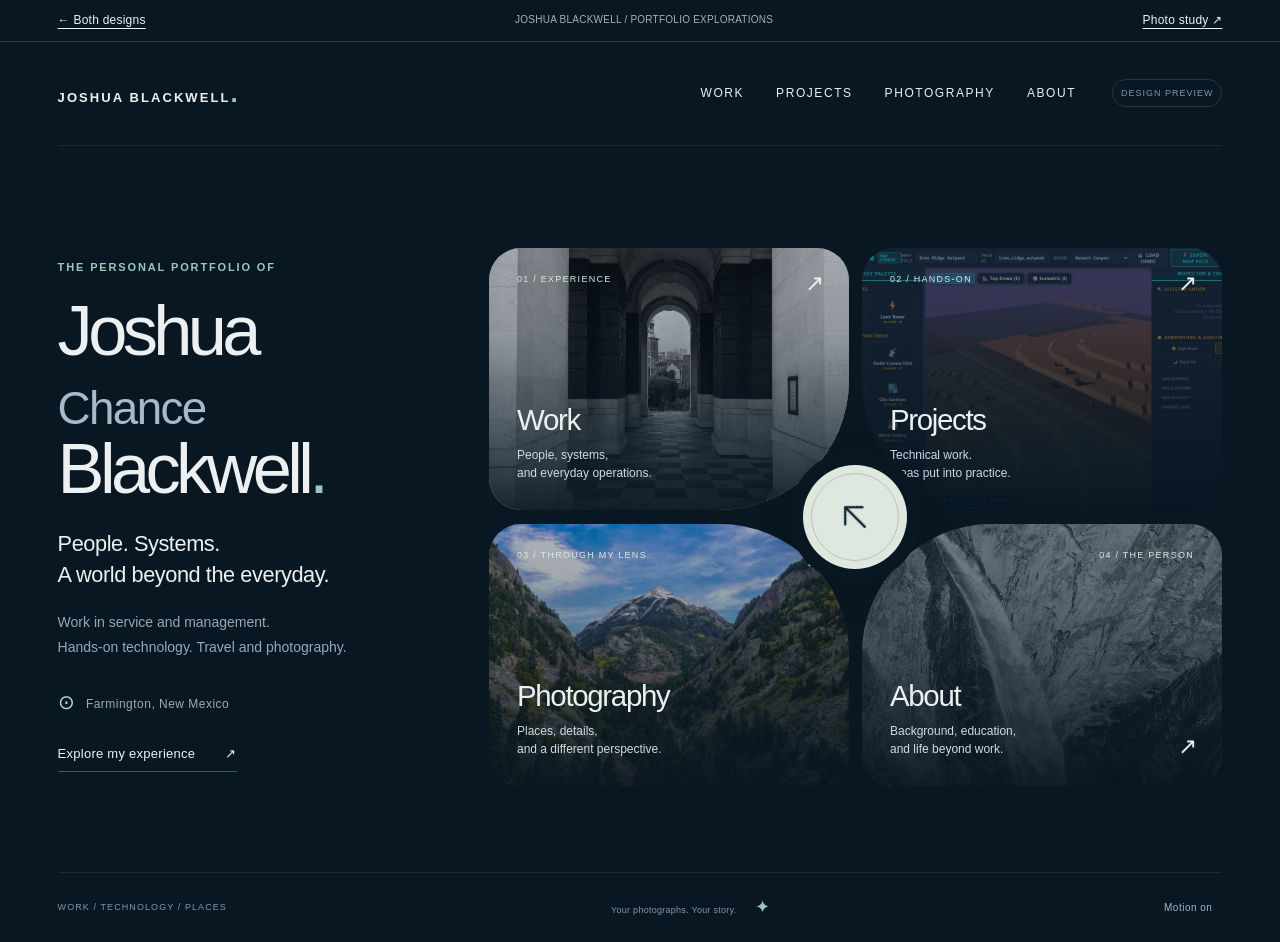
==== curved/index.html @ d8a8455f "Publish both portfolio concepts with comparison navigation" ====
<!doctype html>
<html lang="en"><head><meta charset="utf-8"><meta name="viewport" content="width=device-width,initial-scale=1"><meta name="robots" content="noindex,nofollow"><meta name="theme-color" content="#091723"><title>Joshua Chance Blackwell — Personal portfolio preview</title><link rel="stylesheet" href="style.css"></head>
<body><nav class="design-nav" aria-label="Design options"><a href="../">← Both designs</a><span>JOSHUA BLACKWELL / PORTFOLIO EXPLORATIONS</span><a href="../photo/">Photo study ↗</a></nav>
<a class="skip" href="#main">Skip to content</a>
<header class="masthead"><a class="brand" href="#" aria-label="Joshua Blackwell home">JOSHUA BLACKWELL<span class="brand-dot">.</span></a><nav aria-label="Main navigation"><a href="#work" data-open="work">Work</a><a href="#projects" data-open="projects">Projects</a><a href="#photography" data-open="photography">Photography</a><a href="#about" data-open="about">About</a></nav><span class="preview-tag">DESIGN PREVIEW</span></header>
<main id="main" tabindex="-1">
<section class="landing" aria-labelledby="intro-title">
 <div class="intro"><p class="eyebrow">THE PERSONAL PORTFOLIO OF</p><h1 id="intro-title">Joshua<br><span>Chance</span><br>Blackwell<span class="period">.</span></h1><p class="intro-copy">People. Systems.<br> A world beyond the everyday.</p><p class="intro-detail">Work in service and management.<br>Hands-on technology. Travel and photography.</p><div class="location"><span class="location-mark" aria-hidden="true">⊙</span> Farmington, New Mexico</div><a class="text-link" href="#work" data-open="work">Explore my experience <span aria-hidden="true">↗</span></a></div>
 <div class="switchboard" aria-label="Choose a section">
  <a class="tile tile-work" href="#work" data-open="work" data-angle="-135"><img src="../assets/europe-arches.jpg" alt="" aria-hidden="true"><div class="tile-shade"></div><span class="tile-number">01 / EXPERIENCE</span><div class="tile-label"><h2>Work</h2><p>People, systems,<br>and everyday operations.</p></div><span class="tile-plus" aria-hidden="true">↗</span></a>
  <a class="tile tile-projects" href="#projects" data-open="projects" data-angle="-45"><img src="../assets/mod-tools-studio.jpg" alt="" aria-hidden="true"><div class="tile-shade"></div><span class="tile-number">02 / HANDS-ON</span><div class="tile-label"><h2>Projects</h2><p>Technical work.<br>Ideas put into practice.</p></div><span class="tile-plus" aria-hidden="true">↗</span></a>
  <a class="tile tile-photography" href="#photography" data-open="photography" data-angle="135"><img src="../assets/colorado-valley.jpg" alt="" aria-hidden="true"><div class="tile-shade"></div><span class="tile-number">03 / THROUGH MY LENS</span><div class="tile-label"><h2>Photography</h2><p>Places, details,<br>and a different perspective.</p></div><span class="tile-plus" aria-hidden="true">↗</span></a>
  <a class="tile tile-about" href="#about" data-open="about" data-angle="45"><img src="../assets/colorado-waterfall.jpg" alt="" aria-hidden="true"><div class="tile-shade"></div><span class="tile-number">04 / THE PERSON</span><div class="tile-label"><h2>About</h2><p>Background, education,<br>and life beyond work.</p></div><span class="tile-plus" aria-hidden="true">↗</span></a>
  <div class="compass" aria-hidden="true"><div class="compass-ring"></div><svg class="compass-arrow" viewBox="0 0 60 60"><path d="M14 30h32M32 16l14 14-14 14"/></svg></div>
 </div>
</section>
<footer class="home-footer"><span>WORK / TECHNOLOGY / PLACES</span><span>Your photographs. Your story.<i aria-hidden="true">✦</i></span><button id="motion-toggle" type="button" aria-pressed="false">Motion on</button></footer>
</main>
<dialog id="chapter" aria-labelledby="chapter-title"><div class="chapter-shell"><header class="chapter-bar"><button class="back" type="button"><span aria-hidden="true">↙</span> Back to overview</button><span id="chapter-index"></span><button class="close" type="button" aria-label="Close section">×</button></header><div id="chapter-content"></div></div></dialog>
<template id="work-content"><section class="chapter-hero"><div><p class="eyebrow">01 / WORK & MANAGEMENT</p><h2 id="chapter-title" tabindex="-1">Experience,<br>in practice.</h2><p class="chapter-lead">My background spans service operations, retail management, and regional inventory. Across those roles, I’ve supported the systems people use, trained colleagues, and helped resolve the problems that interrupt their work.</p></div><figure class="hero-photo"><img src="../assets/europe-arches.jpg" alt="A sequence of stone arches above a patterned floor"><figcaption>From the Europe album · November 2024</figcaption></figure></section><section class="experience-list" aria-label="Employment history"><article><div class="job-date">2015 — PRESENT<span>Farmington, NM</span></div><div><p class="eyebrow">ANIMAS NISSAN HYUNDAI</p><h3>Senior Service Advisor</h3><ul><li>Support scheduling and customer-management systems used in daily operations.</li><li>Troubleshoot access issues, workflow errors, and system-related problems.</li><li>Train staff on digital tools and standardized procedures.</li><li>Document workflows, maintain digital records, and coordinate across departments.</li></ul></div></article><article><div class="job-date">2010 — 2015<span>Farmington, NM</span></div><div><p class="eyebrow">AT&T MOBILITY</p><h3>Retail Sales Manager</h3><p>Supported point-of-sale systems and internal software. Assisted staff with access and troubleshooting, and maintained documentation and training materials.</p></div></article><article><div class="job-date">2003 — 2010<span>Farmington, NM</span></div><div><p class="eyebrow">ALLTEL WIRELESS</p><h3>Regional Inventory Manager</h3><p>Managed inventory systems across multiple locations, maintained reporting and records, and helped troubleshoot system discrepancies.</p></div></article></section><section class="skills-band"><p class="eyebrow">PRACTICAL STRENGTHS</p><div class="skill-list"><span>End-user support</span><span>Hardware diagnostics</span><span>Software configuration</span><span>Account & access support</span><span>Documentation</span><span>User training</span></div></section><button class="chapter-next" data-go="about">Background & education <span>↗</span></button></template>
<template id="projects-content"><section class="chapter-hero project-intro"><div><p class="eyebrow">02 / TECHNICAL WORK</p><h2 id="chapter-title" tabindex="-1">Learning by<br>building.</h2><p class="chapter-lead">A home lab for running services, working through technical problems, and documenting what works.</p></div><div class="lab-diagram" aria-label="Five systems supporting virtual machines, networking and services"><span class="diagram-label">HOME LAB / FIVE SYSTEMS</span><div class="lab-nodes"><i></i><i></i><i></i><i></i><i></i></div><strong>Proxmox / OPNsense</strong><span>Virtualization · Firewall · Network segmentation</span></div></section><section class="project-grid"><article><span class="eyebrow">01 / INFRASTRUCTURE</span><h3>Five systems.<br>One place to experiment.</h3><p>I designed and maintain a virtualized home lab, deploying virtual machines in Proxmox and managing an OPNsense firewall with network segmentation.</p></article><article><span class="eyebrow">02 / SERVICES</span><h3>Self-hosted,<br>maintained, documented.</h3><p>The environment hosts web services, game servers, and media servers. I handle updates, backups, monitoring, troubleshooting, and configuration documentation.</p></article></section><section class="project-feature"><img src="../assets/mw3-grasslands.jpg" alt="Gameplay view from the MechWarrior 3 Recomp project"><div><p class="eyebrow">SELECTED PROJECT</p><h3>MechWarrior 3 Recomp</h3><p>An experimental game-modernization project with a native runtime, Vulkan rendering, and editing tools.</p><p class="draft-note">Project notes are being expanded.</p><a class="text-link" href="https://github.com/roswellien/MW3Recomp" target="_blank" rel="noreferrer">View public repository ↗</a></div></section><button class="chapter-next" data-go="photography">See a different perspective <span>↗</span></button></template>
<template id="photography-content"><section class="photo-intro"><p class="eyebrow">03 / PHOTOGRAPHY & TRAVEL</p><h2 id="chapter-title" tabindex="-1">Elsewhere.</h2><p>Selected photographs from my travel albums.</p><div class="photo-filters" role="group" aria-label="Filter photographs"><button aria-pressed="true" data-filter="all">All photographs</button><button aria-pressed="false" data-filter="colorado">Colorado / 2013</button><button aria-pressed="false" data-filter="europe">Europe / 2024</button></div></section><section class="photo-grid" aria-label="Selected photographs"><figure data-place="colorado"><button class="photo-open" data-photo="0" aria-label="View Colorado mountain valley"><img src="../assets/colorado-valley.jpg" alt="A Colorado mountain valley with evergreen forest and a blue sky"></button><figcaption><span>Mountain valley</span><small>Colorado · September 2013</small></figcaption></figure><figure data-place="europe"><button class="photo-open" data-photo="1" aria-label="View European stone arches"><img src="../assets/europe-arches.jpg" alt="Repeating stone arches and a checkered walkway"></button><figcaption><span>Through the arches</span><small>Europe · November 2024</small></figcaption></figure><figure data-place="colorado"><button class="photo-open" data-photo="2" aria-label="View Colorado waterfall"><img src="../assets/colorado-waterfall.jpg" alt="A waterfall descending between steep rock faces"></button><figcaption><span>Water & stone</span><small>Colorado · September 2013</small></figcaption></figure></section><p class="selection-note">An opening selection. More images and personal travel notes will follow.</p><button class="chapter-next" data-go="about">Meet the person behind the lens <span>↗</span></button></template>
<template id="about-content"><section class="chapter-hero"><div><p class="eyebrow">04 / BACKGROUND & EDUCATION</p><h2 id="chapter-title" tabindex="-1">Based in<br>New Mexico.<br>Still exploring.</h2><p class="chapter-lead">I’m Joshua Chance Blackwell. My professional life brings together service, management, and technology. Outside work, my interests include travel, photography, and hands-on technical projects.</p></div><figure class="hero-photo"><img src="../assets/colorado-valley.jpg" alt="A mountain valley photographed during a Colorado trip"><figcaption>Sunday in Colorado · September 2013</figcaption></figure></section><section class="education"><p class="eyebrow">EDUCATION</p><article><span>IN PROGRESS</span><h3>Bachelor of Science<br>Business Administration</h3><p>University of New Mexico</p></article><article><span>ASSOCIATE DEGREE</span><h3>Applied Science<br>Information Technology</h3><p>San Juan College</p></article></section><section class="about-personal"><h3>Beyond the job title.</h3><p>Travel and photography have a place here alongside my professional background. This section will grow with the places, images, and personal stories I choose to share.</p><p class="draft-note"></p></section><button class="chapter-next" data-go="work">Back to professional experience <span>↗</span></button></template>
<dialog id="lightbox" aria-label="Photograph viewer"><button class="lightbox-close" aria-label="Close photograph">×</button><button class="photo-prev" aria-label="Previous photograph">←</button><figure><img id="lightbox-image" alt=""><figcaption id="lightbox-caption"></figcaption></figure><button class="photo-next" aria-label="Next photograph">→</button></dialog>
<script src="app.js"></script></body></html>
---- curved/style.css ----
@font-face{font-family:Portfolio;src:local('Aptos'),local('Segoe UI')}*{box-sizing:border-box}html{color-scheme:dark;scroll-behavior:smooth}body{margin:0;background:#091723;color:#ecf0f0;font-family:Portfolio,'Segoe UI',sans-serif;-webkit-font-smoothing:antialiased}button,a{-webkit-tap-highlight-color:transparent}button{font:inherit;cursor:pointer}a{color:inherit;text-decoration:none}button{color:inherit}button:focus-visible,a:focus-visible{outline:3px solid #a9decb;outline-offset:6px}button:disabled{opacity:.5}img{max-width:100%;display:block}button,a{touch-action:manipulation}.skip{position:fixed;top:-90px;left:24px;z-index:1000;background:#f4f2eb;color:#091723;padding:16px}.skip:focus{top:16px}.masthead{height:104px;margin:0 4.5vw;border-bottom:1px solid #ffffff15;display:flex;align-items:center;gap:36px}.brand{font-size:13px;font-weight:700;letter-spacing:.16em}.brand-dot{color:#9bccb7;font-size:26px}.masthead nav{display:flex;gap:32px;margin-left:auto;font-size:12px;text-transform:uppercase;letter-spacing:.13em}.masthead nav a:hover{color:#a9decb}.preview-tag{font-size:9px;letter-spacing:.11em;color:#8197a4;border:1px solid #ffffff20;padding:8px;border-radius:20px}.landing{padding:52px 4.5vw 36px;display:grid;grid-template-columns:32% 1fr;gap:5%;align-items:center;min-height:calc(100svh - 174px)}.eyebrow{font-size:11px;letter-spacing:.17em;font-weight:600;color:#9bc8bc;margin:0 0 23px;text-transform:uppercase}.intro h1{font-size:clamp(55px,5.5vw,88px);font-weight:500;letter-spacing:-.066em;line-height:.98;margin:0 0 26px}.intro h1>span:not(.period){font-size:.65em;font-weight:300;color:#a6bac8;letter-spacing:-.035em}.period{color:#9bc8bc}.intro-copy{font-size:clamp(19px,1.7vw,25px);line-height:1.4;letter-spacing:-.02em;margin:0 0 20px}.intro-detail{font-size:14px;line-height:1.8;color:#95a9b6;max-width:360px}.location{margin:30px 0;font-size:12px;color:#9badb9;letter-spacing:.04em}.location-mark{color:#a9decb;font-size:20px;vertical-align:-1px;margin-right:7px}.text-link{display:inline-flex;align-items:center;gap:30px;font-size:13px;letter-spacing:.02em;border-bottom:1px solid #a9decb55;padding:0 0 10px}.text-link:hover{color:#a9decb}.switchboard{position:relative;display:grid;grid-template-columns:1fr 1fr;grid-template-rows:1fr 1fr;gap:14px;height:clamp(510px,42vw,700px)}.tile{position:relative;isolation:isolate;overflow:hidden;background:#1c3345;display:block;transition:filter .35s,transform .6s cubic-bezier(.2,.8,.2,1);min-width:0;will-change:transform}.tile-work{border-radius:32px 32px 130px 32px}.tile-projects{border-radius:32px 32px 32px 130px}.tile-photography{border-radius:32px 130px 32px 32px}.tile-about{border-radius:130px 32px 32px 32px}.tile>img{width:100%;height:100%;object-fit:cover;position:absolute;inset:0;transition:transform 1s cubic-bezier(.2,.8,.2,1);opacity:.82}.tile-work>img{object-position:center 50%;filter:saturate(.3)}.tile-projects>img{object-position:50%;opacity:.56}.tile-about>img{filter:saturate(.2);opacity:.5}.tile-shade{position:absolute;inset:0;background:linear-gradient(180deg,#09172330,#09172345 32%,#071521e8);z-index:1}.tile-number{position:absolute;top:26px;left:28px;z-index:2;font-size:9px;letter-spacing:.14em;color:#d9e8e4}.tile-label{position:absolute;left:28px;bottom:28px;right:26px;z-index:2}.tile h2{font-size:clamp(24px,2.3vw,38px);line-height:1.15;font-weight:450;letter-spacing:-.045em;margin:0 0 9px}.tile p{font-size:12px;color:#ccdae1;line-height:1.5;margin:0}.tile-plus{position:absolute;right:25px;top:22px;font-size:23px;z-index:2}.tile-about .tile-number{left:auto;right:28px}.tile-about .tile-plus{top:auto;bottom:26px}.tile:hover>img,.tile:focus-visible>img{transform:scale(1.075)}.tile:hover{filter:brightness(1.14)}.tile:active{transform:scale(.985)}.compass{position:absolute;left:50%;top:50%;width:104px;height:104px;transform:translate(-50%,-50%);border-radius:50%;background:#dfe8df;color:#112535;z-index:5;display:grid;place-items:center;pointer-events:none;box-shadow:0 0 0 14px #091723,0 10px 45px #0005}.compass-ring{position:absolute;inset:8px;border:1px solid #11253530;border-radius:50%}.compass-arrow{width:52px;height:52px;transform:rotate(-135deg);will-change:transform}.compass-arrow path{fill:none;stroke:currentColor;stroke-width:2.8;stroke-linecap:round;stroke-linejoin:round}.home-footer{margin:0 4.5vw;min-height:70px;border-top:1px solid #ffffff15;display:flex;justify-content:space-between;align-items:center;font-size:9px;color:#8198a8;letter-spacing:.12em;gap:16px}.home-footer>span:nth-child(2){text-transform:none;letter-spacing:.03em}.home-footer i{font-size:18px;margin-left:18px;color:#9bc8bc;font-style:normal}#motion-toggle{border:0;background:none;color:#9eb4c2;font-size:10px;padding:10px;letter-spacing:.05em}.chapter-shell{max-width:1440px;margin:auto;padding:0 6vw 65px}dialog{border:0;padding:0;color:#eaf1f4;background:#101f2d}#chapter{width:100%;height:100%;max-width:none;max-height:none;margin:0;overflow-y:auto;overscroll-behavior:contain}dialog::backdrop{background:#030b12d9}#chapter::backdrop{background:#091723}.chapter-bar{display:flex;align-items:center;justify-content:space-between;height:96px;border-bottom:1px solid #ffffff20;gap:20px}.back,.close{border:0;background:none;padding:12px 0;font-size:12px;letter-spacing:.06em}.back>span{font-size:23px;margin-right:12px}.close{font-size:32px;padding:10px}.chapter-bar>span{color:#8da6b7;font-size:10px;letter-spacing:.17em}.chapter-hero{display:grid;grid-template-columns:1.25fr .75fr;gap:9%;align-items:center;padding:76px 0}.chapter-hero h2,.photo-intro h2{font-size:clamp(48px,6vw,94px);font-weight:400;letter-spacing:-.055em;line-height:1.04;margin:0 0 30px}.chapter-lead{font-size:clamp(18px,1.6vw,23px);line-height:1.6;color:#b2c2cd;max-width:720px}.hero-photo{margin:0}.hero-photo img{height:460px;width:100%;object-fit:cover;border-radius:100px 16px 100px 16px}.hero-photo figcaption{font-size:10px;color:#8fa7b7;margin-top:14px;letter-spacing:.06em}.experience-list{border-top:1px solid #ffffff22}.experience-list article{padding:40px 0;display:grid;grid-template-columns:27% 1fr;gap:40px;border-bottom:1px solid #ffffff22}.job-date{font-size:15px;color:#a4cebf;letter-spacing:.08em}.job-date>span{display:block;font-size:12px;color:#8aa2b3;letter-spacing:0;margin-top:12px}.experience-list h3,.project-grid h3,.project-feature h3,.education h3,.about-personal h3{font-size:clamp(26px,3vw,42px);font-weight:400;letter-spacing:-.035em;line-height:1.2;margin:0 0 20px}.experience-list .eyebrow{margin-bottom:12px}.experience-list p,.experience-list li,.project-grid p,.project-feature p,.about-personal p{font-size:17px;line-height:1.7;color:#b5c5d0}.experience-list ul{padding-left:20px;margin:0}.skills-band{padding:48px 0}.skill-list{display:flex;flex-wrap:wrap;gap:12px}.skill-list>span{padding:14px 22px;border:1px solid #557080;border-radius:40px;color:#c4d5de;font-size:14px}.chapter-next{display:flex;align-items:center;justify-content:space-between;width:100%;padding:30px;border:0;border-radius:10px 60px 10px 10px;background:#213b4c;color:#e6f0ed;text-align:left;font-size:22px;margin-top:45px}.chapter-next span{font-size:36px}.chapter-next:hover{background:#2e4d5e}.lab-diagram{min-height:320px;border:1px solid #527080;padding:38px;border-radius:18px 85px 18px 18px;background:radial-gradient(ellipse at 80% 0,#35546944,transparent 65%);display:flex;justify-content:center;flex-direction:column;gap:22px}.diagram-label{font-size:10px;letter-spacing:.14em;color:#9fcab9}.lab-nodes{display:flex;gap:12px;padding:25px 0}.lab-nodes i{width:38px;height:50px;border:1px solid #9fcab9;border-radius:5px;position:relative}.lab-nodes i:after{content:'';position:absolute;width:4px;height:4px;left:8px;bottom:9px;background:#a6dac3;border-radius:50%}.lab-diagram strong{font-size:25px;font-weight:400}.lab-diagram>span:last-child{font-size:12px;color:#a4bccb;line-height:1.6}.project-grid{display:grid;grid-template-columns:1fr 1fr;gap:55px;padding:20px 0 60px}.project-grid article{padding-top:32px;border-top:1px solid #ffffff22}.project-grid .eyebrow{display:block}.project-feature{display:grid;grid-template-columns:1.1fr 1fr;gap:40px;align-items:center;padding:32px;background:#172b3b;border-radius:18px 90px 18px 18px}.project-feature img{aspect-ratio:4/3;object-fit:cover;border-radius:12px}.draft-note{font-size:13px!important;color:#91a8b8!important}.photo-intro{padding:65px 0 40px}.photo-intro h2{margin-bottom:12px}.photo-intro>p:not(.eyebrow){color:#a6bbc9;font-size:19px}.photo-filters{display:flex;flex-wrap:wrap;gap:8px;margin-top:35px}.photo-filters button{padding:12px 18px;border:1px solid #557080;border-radius:50px;background:transparent;color:#afc3d0;font-size:12px}.photo-filters button[aria-pressed=true]{color:#102334;background:#d9e8df;border-color:#d9e8df}.photo-grid{display:grid;grid-template-columns:1fr 1fr 1fr;gap:24px}.photo-grid figure{margin:0}.photo-grid figure:nth-child(2){padding-top:70px}.photo-open{width:100%;padding:0;border:0;background:transparent;overflow:hidden;border-radius:70px 12px 70px 12px;display:block}.photo-open img{height:480px;width:100%;object-fit:cover;transition:transform .7s}.photo-open:hover img{transform:scale(1.04)}.photo-grid figcaption{display:flex;flex-direction:column;gap:9px;margin:18px 0 30px}.photo-grid figcaption>span{font-size:22px;letter-spacing:-.02em}.photo-grid small{color:#92abbc;font-size:11px;letter-spacing:.04em}.selection-note{color:#8da4b5;font-size:13px;margin:30px 0}.education{display:grid;grid-template-columns:.5fr 1fr 1fr;gap:50px;padding:45px 0;border-top:1px solid #ffffff22;border-bottom:1px solid #ffffff22}.education article>span{font-size:10px;letter-spacing:.12em;color:#9fcab9;display:block;margin-bottom:22px}.education h3{font-size:30px}.education p{color:#a5bbc9}.about-personal{display:grid;grid-template-columns:1fr 1.5fr;gap:40px;padding:55px 0}.about-personal .draft-note{grid-column:2;margin:0}.about-personal p{margin:0}#lightbox{width:100%;height:100%;max-width:none;max-height:none;background:#07111bf5;margin:0;overflow:hidden}#lightbox[open]{display:grid;grid-template-columns:70px 1fr 70px;align-items:center;padding:70px 30px 30px}#lightbox figure{margin:0;min-width:0;height:100%;display:flex;flex-direction:column;align-items:center;justify-content:center;gap:18px}#lightbox img{max-height:calc(100svh - 145px);max-width:100%;object-fit:contain}#lightbox figcaption{color:#c0d0d9;font-size:13px;text-align:center}#lightbox button{border:0;background:transparent;font-size:28px;padding:14px}.lightbox-close{position:absolute;top:18px;right:28px}.transition-surface{position:fixed;z-index:100;pointer-events:none;background:#132839;overflow:hidden;will-change:transform,border-radius,opacity;box-shadow:0 20px 100px #0008}.transition-surface img{width:100%;height:100%;object-fit:cover;opacity:.3}.landing.leaving{pointer-events:none}.landing.leaving .intro{opacity:.2;transform:translateX(-15px);transition:opacity .4s,transform .5s}.landing.leaving .tile:not(.chosen){opacity:.25;transform:scale(.95);transition:opacity .4s,transform .5s}.no-motion *, .no-motion *:before,.no-motion *:after{animation-duration:.001ms!important;transition-duration:.001ms!important;scroll-behavior:auto!important}[hidden]{display:none!important}
@media(min-width:1700px){.landing,.masthead,.home-footer{max-width:1600px;margin-left:auto;margin-right:auto}.landing{padding-left:20px;padding-right:20px}.switchboard{height:680px}}
@media(max-width:1050px){.masthead{gap:20px}.preview-tag{display:none}.landing{grid-template-columns:30% 1fr;gap:4%;padding-top:35px}.intro h1{font-size:60px}.intro-copy{font-size:20px}.intro-detail{font-size:12px}.switchboard{height:540px}.tile-label{left:22px;bottom:24px}.tile-number{left:22px;font-size:8px}.tile h2{font-size:26px}.tile p{font-size:11px}.compass{width:80px;height:80px;box-shadow:0 0 0 11px #091723}.compass-arrow{width:43px}.tile-work{border-bottom-right-radius:100px}.tile-projects{border-bottom-left-radius:100px}.tile-photography{border-top-right-radius:100px}.tile-about{border-top-left-radius:100px}.chapter-hero{gap:5%}.hero-photo img{height:380px}.project-feature{gap:25px}.photo-open img{height:360px}}
@media(max-width:760px){.masthead{height:82px;margin:0 24px;flex-wrap:wrap;gap:10px;padding:16px 0}.brand{font-size:11px}.brand-dot{font-size:20px}.masthead nav{width:100%;margin:0;gap:22px;font-size:9px}.landing{display:flex;flex-direction:column;gap:32px;padding:35px 24px 30px;align-items:stretch}.intro h1{font-size:58px;line-height:1.01;margin-bottom:20px}.intro h1 br{display:none}.intro h1>span:not(.period){font-size:1em;color:inherit}.intro h1>span:not(.period):before,.intro h1>span:not(.period):after{content:' '}.intro .eyebrow{font-size:9px;margin-bottom:16px}.intro-copy{font-size:21px}.intro-copy br{display:none}.intro-detail{font-size:14px}.location{margin:20px 0}.text-link{font-size:12px}.switchboard{height:500px;gap:10px}.tile{border-radius:20px}.tile-work{border-bottom-right-radius:80px}.tile-projects{border-bottom-left-radius:80px}.tile-photography{border-top-right-radius:80px}.tile-about{border-top-left-radius:80px}.tile-number{top:20px;left:18px;font-size:7px;max-width:100px}.tile-label{left:18px;right:10px;bottom:20px}.tile h2{font-size:24px}.tile-photography h2{font-size:20px}.tile p{font-size:10px}.tile-plus{font-size:19px;right:16px;top:15px}.tile-about .tile-number{right:18px;left:auto}.compass{width:62px;height:62px;box-shadow:0 0 0 9px #091723}.compass-ring{inset:5px}.compass-arrow{width:34px;height:34px}.home-footer{margin:0 24px;flex-wrap:wrap;justify-content:space-between;font-size:8px;padding:18px 0;gap:14px}.home-footer>span:nth-child(2){display:none}.chapter-shell{padding:0 24px 35px}.chapter-bar{height:75px}.chapter-bar>span{font-size:8px}.back{font-size:11px}.chapter-hero{display:flex;flex-direction:column;padding:40px 0;gap:25px;align-items:stretch}.chapter-hero h2,.photo-intro h2{font-size:52px}.chapter-lead{font-size:17px}.hero-photo img{height:320px;border-radius:60px 12px 60px 12px}.experience-list article{grid-template-columns:1fr;gap:20px;padding:30px 0}.job-date{font-size:12px}.job-date>span{display:inline;margin-left:18px}.experience-list p,.experience-list li,.project-grid p,.project-feature p,.about-personal p{font-size:15px}.experience-list h3{font-size:30px}.skill-list>span{font-size:12px;padding:10px 14px}.chapter-next{font-size:18px;padding:23px}.project-grid,.project-feature,.education,.about-personal{display:flex;flex-direction:column;gap:30px}.project-grid{padding-bottom:30px}.project-grid h3{font-size:30px}.project-feature{padding:24px;border-radius:12px 60px 12px 12px}.lab-diagram{min-height:280px}.lab-nodes{gap:15px}.lab-nodes i{width:37px}.photo-intro{padding-top:40px}.photo-grid{grid-template-columns:1fr}.photo-grid figure:nth-child(2){padding-top:0}.photo-open img{height:auto;max-height:620px}.photo-filters button{font-size:11px;padding:10px 13px}.education{padding:35px 0}.education h3{font-size:28px}.about-personal{padding:35px 0}#lightbox[open]{padding:65px 10px 25px;grid-template-columns:35px 1fr 35px}#lightbox button{font-size:20px;padding:7px}#lightbox img{max-height:calc(100svh - 170px)}#lightbox figcaption{font-size:11px}}
@media(prefers-reduced-motion:reduce){html{scroll-behavior:auto}*,*:before,*:after{animation-duration:.001ms!important;transition-duration:.001ms!important}.tile:hover>img{transform:none}}

.design-nav{display:flex;align-items:center;justify-content:space-between;gap:16px;padding:12px 4.5vw;font:12px/1.4 "Segoe UI",sans-serif;letter-spacing:.02em;border-bottom:1px solid #8885}.design-nav a{text-decoration:underline;text-underline-offset:4px}.design-nav span{font-size:10px;opacity:.7}@media(max-width:600px){.design-nav{padding:12px 20px;flex-wrap:wrap}.design-nav span{display:none}}
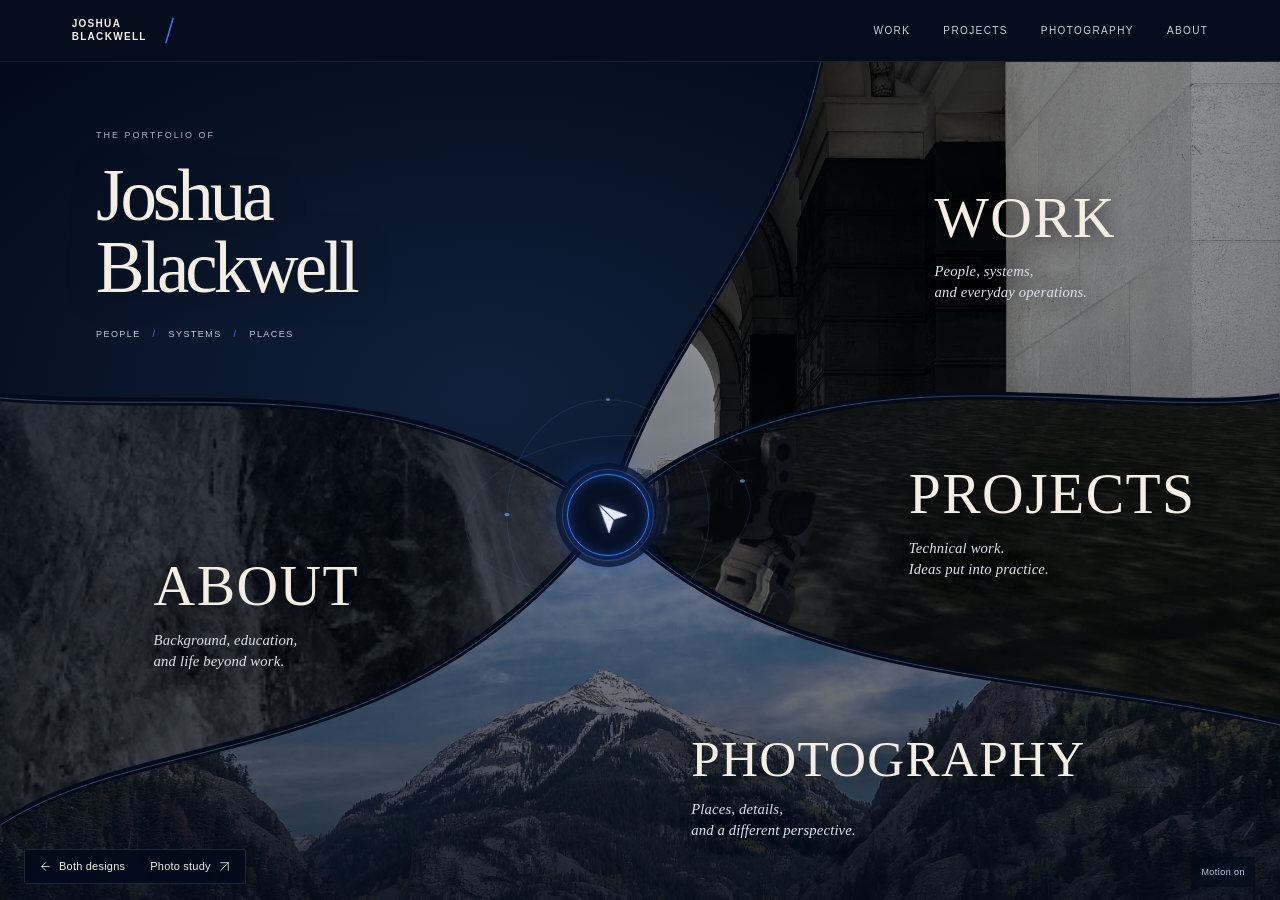
==== commit 06683534: "Rebuild switchboard as sweeping photographic regions" ====
--- a/curved/index.html
+++ b/curved/index.html
@@ -1,25 +1,26 @@
 <!doctype html>
-<html lang="en"><head><meta charset="utf-8"><meta name="viewport" content="width=device-width,initial-scale=1"><meta name="robots" content="noindex,nofollow"><meta name="theme-color" content="#091723"><title>Joshua Chance Blackwell — Personal portfolio preview</title><link rel="stylesheet" href="style.css"></head>
-<body><nav class="design-nav" aria-label="Design options"><a href="../">← Both designs</a><span>JOSHUA BLACKWELL / PORTFOLIO EXPLORATIONS</span><a href="../photo/">Photo study ↗</a></nav>
+<html lang="en"><head><meta charset="utf-8"><meta name="viewport" content="width=device-width,initial-scale=1"><meta name="robots" content="noindex,nofollow"><meta name="theme-color" content="#091723"><title>Joshua Chance Blackwell — Personal portfolio preview</title><link rel="stylesheet" href="style.css"><link rel="stylesheet" href="sweeping.css"></head>
+<body><nav class="design-nav" aria-label="Design options"><a href="../"><svg class="icon" viewBox="0 0 24 24" aria-hidden="true"><path d="M19 12H5m7-7-7 7 7 7"/></svg> Both designs</a><span>JOSHUA BLACKWELL / PORTFOLIO EXPLORATIONS</span><a href="../photo/">Photo study <svg class="icon" viewBox="0 0 24 24" aria-hidden="true"><path d="M5 19 19 5M5 5h14v14"/></svg></a></nav>
 <a class="skip" href="#main">Skip to content</a>
-<header class="masthead"><a class="brand" href="#" aria-label="Joshua Blackwell home">JOSHUA BLACKWELL<span class="brand-dot">.</span></a><nav aria-label="Main navigation"><a href="#work" data-open="work">Work</a><a href="#projects" data-open="projects">Projects</a><a href="#photography" data-open="photography">Photography</a><a href="#about" data-open="about">About</a></nav><span class="preview-tag">DESIGN PREVIEW</span></header>
+<header class="masthead"><a class="brand" href="#" aria-label="Joshua Blackwell home"><span>JOSHUA<br>BLACKWELL</span><svg viewBox="0 0 20 40" aria-hidden="true"><path d="M15 3 5 37"/></svg></a><nav aria-label="Main navigation"><a href="#work" data-open="work">Work</a><a href="#projects" data-open="projects">Projects</a><a href="#photography" data-open="photography">Photography</a><a href="#about" data-open="about">About</a></nav></header>
 <main id="main" tabindex="-1">
 <section class="landing" aria-labelledby="intro-title">
- <div class="intro"><p class="eyebrow">THE PERSONAL PORTFOLIO OF</p><h1 id="intro-title">Joshua<br><span>Chance</span><br>Blackwell<span class="period">.</span></h1><p class="intro-copy">People. Systems.<br> A world beyond the everyday.</p><p class="intro-detail">Work in service and management.<br>Hands-on technology. Travel and photography.</p><div class="location"><span class="location-mark" aria-hidden="true">⊙</span> Farmington, New Mexico</div><a class="text-link" href="#work" data-open="work">Explore my experience <span aria-hidden="true">↗</span></a></div>
- <div class="switchboard" aria-label="Choose a section">
-  <a class="tile tile-work" href="#work" data-open="work" data-angle="-135"><img src="../assets/europe-arches.jpg" alt="" aria-hidden="true"><div class="tile-shade"></div><span class="tile-number">01 / EXPERIENCE</span><div class="tile-label"><h2>Work</h2><p>People, systems,<br>and everyday operations.</p></div><span class="tile-plus" aria-hidden="true">↗</span></a>
-  <a class="tile tile-projects" href="#projects" data-open="projects" data-angle="-45"><img src="../assets/mod-tools-studio.jpg" alt="" aria-hidden="true"><div class="tile-shade"></div><span class="tile-number">02 / HANDS-ON</span><div class="tile-label"><h2>Projects</h2><p>Technical work.<br>Ideas put into practice.</p></div><span class="tile-plus" aria-hidden="true">↗</span></a>
-  <a class="tile tile-photography" href="#photography" data-open="photography" data-angle="135"><img src="../assets/colorado-valley.jpg" alt="" aria-hidden="true"><div class="tile-shade"></div><span class="tile-number">03 / THROUGH MY LENS</span><div class="tile-label"><h2>Photography</h2><p>Places, details,<br>and a different perspective.</p></div><span class="tile-plus" aria-hidden="true">↗</span></a>
-  <a class="tile tile-about" href="#about" data-open="about" data-angle="45"><img src="../assets/colorado-waterfall.jpg" alt="" aria-hidden="true"><div class="tile-shade"></div><span class="tile-number">04 / THE PERSON</span><div class="tile-label"><h2>About</h2><p>Background, education,<br>and life beyond work.</p></div><span class="tile-plus" aria-hidden="true">↗</span></a>
-  <div class="compass" aria-hidden="true"><div class="compass-ring"></div><svg class="compass-arrow" viewBox="0 0 60 60"><path d="M14 30h32M32 16l14 14-14 14"/></svg></div>
+<div class="intro"><p class="eyebrow">THE PORTFOLIO OF</p><h1 id="intro-title">Joshua<br>Blackwell</h1><p class="intro-copy">PEOPLE <span>/</span> SYSTEMS <span>/</span> PLACES</p><p class="intro-detail">Service, management &amp; technology.<br>A life of learning and exploration.</p><a class="text-link" href="#work" data-open="work">Explore my experience <svg class="icon" viewBox="0 0 24 24" aria-hidden="true"><path d="M5 19 19 5M5 5h14v14"/></svg></a></div>
+ <div class="switchboard" aria-label="Choose a section"><svg class="shape-definitions" aria-hidden="true"><defs><clipPath id="clip-work" clipPathUnits="objectBoundingBox"><path d="M .64 0 L 1 0 L 1 .40 C .86 .43 .63 .32 .475 .54 C .51 .34 .61 .22 .64 0 Z"/></clipPath><clipPath id="clip-projects" clipPathUnits="objectBoundingBox"><path d="M 1 .40 L 1 .79 C .8 .72 .61 .75 .475 .54 C .63 .32 .86 .43 1 .40 Z"/></clipPath><clipPath id="clip-photography" clipPathUnits="objectBoundingBox"><path d="M 0 .91 C .12 .79 .32 .85 .475 .54 C .61 .75 .8 .72 1 .79 L 1 1 L 0 1 Z"/></clipPath><clipPath id="clip-about" clipPathUnits="objectBoundingBox"><path d="M 0 .40 C .16 .42 .31 .36 .475 .54 C .32 .85 .12 .79 0 .91 Z"/></clipPath></defs></svg>
+  <a class="tile tile-work" href="#work" data-open="work" data-angle="-135"><img src="../assets/europe-arches.jpg" alt="" aria-hidden="true"><div class="tile-shade"></div><span class="tile-number">01 / EXPERIENCE</span><div class="tile-label"><h2>Work</h2><p>People, systems,<br>and everyday operations.</p></div><span class="tile-plus" aria-hidden="true"><svg class="icon" viewBox="0 0 24 24" aria-hidden="true"><path d="M5 19 19 5M5 5h14v14"/></svg></span></a>
+  <a class="tile tile-projects" href="#projects" data-open="projects" data-angle="-45"><img src="../assets/mw3-grasslands.jpg" alt="" aria-hidden="true"><div class="tile-shade"></div><span class="tile-number">02 / HANDS-ON</span><div class="tile-label"><h2>Projects</h2><p>Technical work.<br>Ideas put into practice.</p></div><span class="tile-plus" aria-hidden="true"><svg class="icon" viewBox="0 0 24 24" aria-hidden="true"><path d="M5 19 19 5M5 5h14v14"/></svg></span></a>
+  <a class="tile tile-photography" href="#photography" data-open="photography" data-angle="135"><img src="../assets/colorado-valley.jpg" alt="" aria-hidden="true"><div class="tile-shade"></div><span class="tile-number">03 / THROUGH MY LENS</span><div class="tile-label"><h2>Photography</h2><p>Places, details,<br>and a different perspective.</p></div><span class="tile-plus" aria-hidden="true"><svg class="icon" viewBox="0 0 24 24" aria-hidden="true"><path d="M5 19 19 5M5 5h14v14"/></svg></span></a>
+  <a class="tile tile-about" href="#about" data-open="about" data-angle="45"><img src="../assets/colorado-waterfall.jpg" alt="" aria-hidden="true"><div class="tile-shade"></div><span class="tile-number">04 / THE PERSON</span><div class="tile-label"><h2>About</h2><p>Background, education,<br>and life beyond work.</p></div><span class="tile-plus" aria-hidden="true"><svg class="icon" viewBox="0 0 24 24" aria-hidden="true"><path d="M5 19 19 5M5 5h14v14"/></svg></span></a>
+<svg class="contours" viewBox="0 0 1 1" preserveAspectRatio="none" aria-hidden="true"><g class="channels"><path d="M .64 0 C .61 .22 .51 .34 .475 .54 C .63 .32 .86 .43 1 .40"/><path d="M 0 .40 C .16 .42 .31 .36 .475 .54 C .61 .75 .8 .72 1 .79"/><path d="M 0 .91 C .12 .79 .32 .85 .475 .54"/></g><g class="fine-lines"><path d="M .641 0 C .611 .22 .511 .34 .476 .54 C .631 .32 .861 .43 1 .401"/><path d="M 0 .401 C .16 .421 .31 .361 .475 .541 C .61 .751 .8 .721 1 .791"/><path d="M 0 .911 C .12 .791 .32 .851 .476 .54"/></g><g class="orbit-lines"><ellipse cx=".475" cy=".54" rx=".079" ry=".137"/><ellipse cx=".475" cy=".54" rx=".113" ry=".092" transform="rotate(-18 .475 .54)"/></g><g class="orbit-dots"><circle cx=".396" cy=".54" r=".002"/><circle cx=".475" cy=".403" r=".0016"/><circle cx=".58" cy=".5" r=".002"/></g></svg>
+  <div class="compass" aria-hidden="true"><div class="compass-ring"></div><svg class="compass-arrow" viewBox="0 0 60 60"><path class="plane-body" d="M47 30 13 14l8 16-8 16 34-16Z"/><path class="plane-fold" d="M21 30h26"/></svg></div>
  </div>
 </section>
-<footer class="home-footer"><span>WORK / TECHNOLOGY / PLACES</span><span>Your photographs. Your story.<i aria-hidden="true">✦</i></span><button id="motion-toggle" type="button" aria-pressed="false">Motion on</button></footer>
+<footer class="home-footer"><span>WORK / TECHNOLOGY / PLACES</span><span>Your photographs. Your story.<i aria-hidden="true"></i></span><button id="motion-toggle" type="button" aria-pressed="false">Motion on</button></footer>
 </main>
-<dialog id="chapter" aria-labelledby="chapter-title"><div class="chapter-shell"><header class="chapter-bar"><button class="back" type="button"><span aria-hidden="true">↙</span> Back to overview</button><span id="chapter-index"></span><button class="close" type="button" aria-label="Close section">×</button></header><div id="chapter-content"></div></div></dialog>
-<template id="work-content"><section class="chapter-hero"><div><p class="eyebrow">01 / WORK & MANAGEMENT</p><h2 id="chapter-title" tabindex="-1">Experience,<br>in practice.</h2><p class="chapter-lead">My background spans service operations, retail management, and regional inventory. Across those roles, I’ve supported the systems people use, trained colleagues, and helped resolve the problems that interrupt their work.</p></div><figure class="hero-photo"><img src="../assets/europe-arches.jpg" alt="A sequence of stone arches above a patterned floor"><figcaption>From the Europe album · November 2024</figcaption></figure></section><section class="experience-list" aria-label="Employment history"><article><div class="job-date">2015 — PRESENT<span>Farmington, NM</span></div><div><p class="eyebrow">ANIMAS NISSAN HYUNDAI</p><h3>Senior Service Advisor</h3><ul><li>Support scheduling and customer-management systems used in daily operations.</li><li>Troubleshoot access issues, workflow errors, and system-related problems.</li><li>Train staff on digital tools and standardized procedures.</li><li>Document workflows, maintain digital records, and coordinate across departments.</li></ul></div></article><article><div class="job-date">2010 — 2015<span>Farmington, NM</span></div><div><p class="eyebrow">AT&T MOBILITY</p><h3>Retail Sales Manager</h3><p>Supported point-of-sale systems and internal software. Assisted staff with access and troubleshooting, and maintained documentation and training materials.</p></div></article><article><div class="job-date">2003 — 2010<span>Farmington, NM</span></div><div><p class="eyebrow">ALLTEL WIRELESS</p><h3>Regional Inventory Manager</h3><p>Managed inventory systems across multiple locations, maintained reporting and records, and helped troubleshoot system discrepancies.</p></div></article></section><section class="skills-band"><p class="eyebrow">PRACTICAL STRENGTHS</p><div class="skill-list"><span>End-user support</span><span>Hardware diagnostics</span><span>Software configuration</span><span>Account & access support</span><span>Documentation</span><span>User training</span></div></section><button class="chapter-next" data-go="about">Background & education <span>↗</span></button></template>
-<template id="projects-content"><section class="chapter-hero project-intro"><div><p class="eyebrow">02 / TECHNICAL WORK</p><h2 id="chapter-title" tabindex="-1">Learning by<br>building.</h2><p class="chapter-lead">A home lab for running services, working through technical problems, and documenting what works.</p></div><div class="lab-diagram" aria-label="Five systems supporting virtual machines, networking and services"><span class="diagram-label">HOME LAB / FIVE SYSTEMS</span><div class="lab-nodes"><i></i><i></i><i></i><i></i><i></i></div><strong>Proxmox / OPNsense</strong><span>Virtualization · Firewall · Network segmentation</span></div></section><section class="project-grid"><article><span class="eyebrow">01 / INFRASTRUCTURE</span><h3>Five systems.<br>One place to experiment.</h3><p>I designed and maintain a virtualized home lab, deploying virtual machines in Proxmox and managing an OPNsense firewall with network segmentation.</p></article><article><span class="eyebrow">02 / SERVICES</span><h3>Self-hosted,<br>maintained, documented.</h3><p>The environment hosts web services, game servers, and media servers. I handle updates, backups, monitoring, troubleshooting, and configuration documentation.</p></article></section><section class="project-feature"><img src="../assets/mw3-grasslands.jpg" alt="Gameplay view from the MechWarrior 3 Recomp project"><div><p class="eyebrow">SELECTED PROJECT</p><h3>MechWarrior 3 Recomp</h3><p>An experimental game-modernization project with a native runtime, Vulkan rendering, and editing tools.</p><p class="draft-note">Project notes are being expanded.</p><a class="text-link" href="https://github.com/roswellien/MW3Recomp" target="_blank" rel="noreferrer">View public repository ↗</a></div></section><button class="chapter-next" data-go="photography">See a different perspective <span>↗</span></button></template>
-<template id="photography-content"><section class="photo-intro"><p class="eyebrow">03 / PHOTOGRAPHY & TRAVEL</p><h2 id="chapter-title" tabindex="-1">Elsewhere.</h2><p>Selected photographs from my travel albums.</p><div class="photo-filters" role="group" aria-label="Filter photographs"><button aria-pressed="true" data-filter="all">All photographs</button><button aria-pressed="false" data-filter="colorado">Colorado / 2013</button><button aria-pressed="false" data-filter="europe">Europe / 2024</button></div></section><section class="photo-grid" aria-label="Selected photographs"><figure data-place="colorado"><button class="photo-open" data-photo="0" aria-label="View Colorado mountain valley"><img src="../assets/colorado-valley.jpg" alt="A Colorado mountain valley with evergreen forest and a blue sky"></button><figcaption><span>Mountain valley</span><small>Colorado · September 2013</small></figcaption></figure><figure data-place="europe"><button class="photo-open" data-photo="1" aria-label="View European stone arches"><img src="../assets/europe-arches.jpg" alt="Repeating stone arches and a checkered walkway"></button><figcaption><span>Through the arches</span><small>Europe · November 2024</small></figcaption></figure><figure data-place="colorado"><button class="photo-open" data-photo="2" aria-label="View Colorado waterfall"><img src="../assets/colorado-waterfall.jpg" alt="A waterfall descending between steep rock faces"></button><figcaption><span>Water & stone</span><small>Colorado · September 2013</small></figcaption></figure></section><p class="selection-note">An opening selection. More images and personal travel notes will follow.</p><button class="chapter-next" data-go="about">Meet the person behind the lens <span>↗</span></button></template>
-<template id="about-content"><section class="chapter-hero"><div><p class="eyebrow">04 / BACKGROUND & EDUCATION</p><h2 id="chapter-title" tabindex="-1">Based in<br>New Mexico.<br>Still exploring.</h2><p class="chapter-lead">I’m Joshua Chance Blackwell. My professional life brings together service, management, and technology. Outside work, my interests include travel, photography, and hands-on technical projects.</p></div><figure class="hero-photo"><img src="../assets/colorado-valley.jpg" alt="A mountain valley photographed during a Colorado trip"><figcaption>Sunday in Colorado · September 2013</figcaption></figure></section><section class="education"><p class="eyebrow">EDUCATION</p><article><span>IN PROGRESS</span><h3>Bachelor of Science<br>Business Administration</h3><p>University of New Mexico</p></article><article><span>ASSOCIATE DEGREE</span><h3>Applied Science<br>Information Technology</h3><p>San Juan College</p></article></section><section class="about-personal"><h3>Beyond the job title.</h3><p>Travel and photography have a place here alongside my professional background. This section will grow with the places, images, and personal stories I choose to share.</p><p class="draft-note"></p></section><button class="chapter-next" data-go="work">Back to professional experience <span>↗</span></button></template>
-<dialog id="lightbox" aria-label="Photograph viewer"><button class="lightbox-close" aria-label="Close photograph">×</button><button class="photo-prev" aria-label="Previous photograph">←</button><figure><img id="lightbox-image" alt=""><figcaption id="lightbox-caption"></figcaption></figure><button class="photo-next" aria-label="Next photograph">→</button></dialog>
+<dialog id="chapter" aria-labelledby="chapter-title"><div class="chapter-shell"><header class="chapter-bar"><button class="back" type="button"><span aria-hidden="true"><svg class="icon" viewBox="0 0 24 24" aria-hidden="true"><path d="M19 12H5m7-7-7 7 7 7"/></svg></span> Back to overview</button><span id="chapter-index"></span><button class="close" type="button" aria-label="Close section"><svg class="icon" viewBox="0 0 24 24" aria-hidden="true"><path d="m6 6 12 12M6 18 18 6"/></svg></button></header><div id="chapter-content"></div></div></dialog>
+<template id="work-content"><section class="chapter-hero"><div><p class="eyebrow">01 / WORK & MANAGEMENT</p><h2 id="chapter-title" tabindex="-1">Experience,<br>in practice.</h2><p class="chapter-lead">My background spans service operations, retail management, and regional inventory. Across those roles, I’ve supported the systems people use, trained colleagues, and helped resolve the problems that interrupt their work.</p></div><figure class="hero-photo"><img src="../assets/europe-arches.jpg" alt="A sequence of stone arches above a patterned floor"><figcaption>From the Europe album · November 2024</figcaption></figure></section><section class="experience-list" aria-label="Employment history"><article><div class="job-date">2015 — PRESENT<span>Farmington, NM</span></div><div><p class="eyebrow">ANIMAS NISSAN HYUNDAI</p><h3>Senior Service Advisor</h3><ul><li>Support scheduling and customer-management systems used in daily operations.</li><li>Troubleshoot access issues, workflow errors, and system-related problems.</li><li>Train staff on digital tools and standardized procedures.</li><li>Document workflows, maintain digital records, and coordinate across departments.</li></ul></div></article><article><div class="job-date">2010 — 2015<span>Farmington, NM</span></div><div><p class="eyebrow">AT&T MOBILITY</p><h3>Retail Sales Manager</h3><p>Supported point-of-sale systems and internal software. Assisted staff with access and troubleshooting, and maintained documentation and training materials.</p></div></article><article><div class="job-date">2003 — 2010<span>Farmington, NM</span></div><div><p class="eyebrow">ALLTEL WIRELESS</p><h3>Regional Inventory Manager</h3><p>Managed inventory systems across multiple locations, maintained reporting and records, and helped troubleshoot system discrepancies.</p></div></article></section><section class="skills-band"><p class="eyebrow">PRACTICAL STRENGTHS</p><div class="skill-list"><span>End-user support</span><span>Hardware diagnostics</span><span>Software configuration</span><span>Account & access support</span><span>Documentation</span><span>User training</span></div></section><button class="chapter-next" data-go="about">Background & education <span><svg class="icon" viewBox="0 0 24 24" aria-hidden="true"><path d="M5 19 19 5M5 5h14v14"/></svg></span></button></template>
+<template id="projects-content"><section class="chapter-hero project-intro"><div><p class="eyebrow">02 / TECHNICAL WORK</p><h2 id="chapter-title" tabindex="-1">Learning by<br>building.</h2><p class="chapter-lead">A home lab for running services, working through technical problems, and documenting what works.</p></div><div class="lab-diagram" aria-label="Five systems supporting virtual machines, networking and services"><span class="diagram-label">HOME LAB / FIVE SYSTEMS</span><div class="lab-nodes"><i></i><i></i><i></i><i></i><i></i></div><strong>Proxmox / OPNsense</strong><span>Virtualization · Firewall · Network segmentation</span></div></section><section class="project-grid"><article><span class="eyebrow">01 / INFRASTRUCTURE</span><h3>Five systems.<br>One place to experiment.</h3><p>I designed and maintain a virtualized home lab, deploying virtual machines in Proxmox and managing an OPNsense firewall with network segmentation.</p></article><article><span class="eyebrow">02 / SERVICES</span><h3>Self-hosted,<br>maintained, documented.</h3><p>The environment hosts web services, game servers, and media servers. I handle updates, backups, monitoring, troubleshooting, and configuration documentation.</p></article></section><section class="project-feature"><img src="../assets/mw3-grasslands.jpg" alt="Gameplay view from the MechWarrior 3 Recomp project"><div><p class="eyebrow">SELECTED PROJECT</p><h3>MechWarrior 3 Recomp</h3><p>An experimental game-modernization project with a native runtime, Vulkan rendering, and editing tools.</p><p class="draft-note">Project notes are being expanded.</p><a class="text-link" href="https://github.com/roswellien/MW3Recomp" target="_blank" rel="noreferrer">View public repository <svg class="icon" viewBox="0 0 24 24" aria-hidden="true"><path d="M5 19 19 5M5 5h14v14"/></svg></a></div></section><button class="chapter-next" data-go="photography">See a different perspective <span><svg class="icon" viewBox="0 0 24 24" aria-hidden="true"><path d="M5 19 19 5M5 5h14v14"/></svg></span></button></template>
+<template id="photography-content"><section class="photo-intro"><p class="eyebrow">03 / PHOTOGRAPHY & TRAVEL</p><h2 id="chapter-title" tabindex="-1">Elsewhere.</h2><p>Selected photographs from my travel albums.</p><div class="photo-filters" role="group" aria-label="Filter photographs"><button aria-pressed="true" data-filter="all">All photographs</button><button aria-pressed="false" data-filter="colorado">Colorado / 2013</button><button aria-pressed="false" data-filter="europe">Europe / 2024</button></div></section><section class="photo-grid" aria-label="Selected photographs"><figure data-place="colorado"><button class="photo-open" data-photo="0" aria-label="View Colorado mountain valley"><img src="../assets/colorado-valley.jpg" alt="A Colorado mountain valley with evergreen forest and a blue sky"></button><figcaption><span>Mountain valley</span><small>Colorado · September 2013</small></figcaption></figure><figure data-place="europe"><button class="photo-open" data-photo="1" aria-label="View European stone arches"><img src="../assets/europe-arches.jpg" alt="Repeating stone arches and a checkered walkway"></button><figcaption><span>Through the arches</span><small>Europe · November 2024</small></figcaption></figure><figure data-place="colorado"><button class="photo-open" data-photo="2" aria-label="View Colorado waterfall"><img src="../assets/colorado-waterfall.jpg" alt="A waterfall descending between steep rock faces"></button><figcaption><span>Water & stone</span><small>Colorado · September 2013</small></figcaption></figure></section><p class="selection-note">An opening selection. More images and personal travel notes will follow.</p><button class="chapter-next" data-go="about">Meet the person behind the lens <span><svg class="icon" viewBox="0 0 24 24" aria-hidden="true"><path d="M5 19 19 5M5 5h14v14"/></svg></span></button></template>
+<template id="about-content"><section class="chapter-hero"><div><p class="eyebrow">04 / BACKGROUND & EDUCATION</p><h2 id="chapter-title" tabindex="-1">Based in<br>New Mexico.<br>Still exploring.</h2><p class="chapter-lead">I’m Joshua Chance Blackwell. My professional life brings together service, management, and technology. Outside work, my interests include travel, photography, and hands-on technical projects.</p></div><figure class="hero-photo"><img src="../assets/colorado-valley.jpg" alt="A mountain valley photographed during a Colorado trip"><figcaption>Sunday in Colorado · September 2013</figcaption></figure></section><section class="education"><p class="eyebrow">EDUCATION</p><article><span>IN PROGRESS</span><h3>Bachelor of Science<br>Business Administration</h3><p>University of New Mexico</p></article><article><span>ASSOCIATE DEGREE</span><h3>Applied Science<br>Information Technology</h3><p>San Juan College</p></article></section><section class="about-personal"><h3>Beyond the job title.</h3><p>Travel and photography have a place here alongside my professional background. This section will grow with the places, images, and personal stories I choose to share.</p><p class="draft-note"></p></section><button class="chapter-next" data-go="work">Back to professional experience <span><svg class="icon" viewBox="0 0 24 24" aria-hidden="true"><path d="M5 19 19 5M5 5h14v14"/></svg></span></button></template>
+<dialog id="lightbox" aria-label="Photograph viewer"><button class="lightbox-close" aria-label="Close photograph"><svg class="icon" viewBox="0 0 24 24" aria-hidden="true"><path d="m6 6 12 12M6 18 18 6"/></svg></button><button class="photo-prev" aria-label="Previous photograph"><svg class="icon" viewBox="0 0 24 24" aria-hidden="true"><path d="M19 12H5m7-7-7 7 7 7"/></svg></button><figure><img id="lightbox-image" alt=""><figcaption id="lightbox-caption"></figcaption></figure><button class="photo-next" aria-label="Next photograph"><svg class="icon" viewBox="0 0 24 24" aria-hidden="true"><path d="M5 12h14m-7-7 7 7-7 7"/></svg></button></dialog>
 <script src="app.js"></script></body></html>
--- a/curved/sweeping.css
+++ b/curved/sweeping.css
@@ -0,0 +1,10 @@
+/* Full-width photographic switchboard. The original grid styles remain only for chapter content. */
+:root{--night:#030b1b;--ivory:#f3efe4;--electric:#3375ff}body{background:var(--night);color:var(--ivory)}.icon{width:18px;height:18px;display:inline-block;vertical-align:middle;flex-shrink:0;fill:none;stroke:currentColor;stroke-width:1.5;stroke-linecap:round;stroke-linejoin:round}.design-nav{position:fixed;left:24px;bottom:16px;z-index:50;padding:9px 14px;background:#030b1bdf;border:1px solid #6980a340;border-radius:2px;gap:25px;backdrop-filter:blur(12px);font-size:11px}.design-nav span{display:none}.design-nav a{display:flex;gap:7px;align-items:center;text-decoration:none}.design-nav a:hover{color:#8aafff}.design-nav .icon{width:13px;height:13px}.masthead{height:62px;min-height:62px;margin:0;padding:0 5.6%;background:#050d1c;border-bottom:1px solid #ffffff14;position:relative;z-index:30;max-width:none;gap:25px}.brand{display:flex;align-items:center;gap:15px;font-size:10px;line-height:1.24;letter-spacing:.13em}.brand>svg{height:31px;width:15px;stroke:var(--electric);stroke-width:2;fill:none}.masthead nav{font-size:10px;gap:33px;letter-spacing:.14em}.masthead nav a{color:#cbd2df}.masthead nav a:hover{color:#fff}.landing{display:block;position:relative;padding:0;margin:0;max-width:none;min-height:720px;height:calc(100svh - 62px);overflow:hidden;isolation:isolate;background:radial-gradient(ellipse at 38% 40%,#10213b,#030b1b 60%)}.intro{position:absolute;left:7.5%;top:10%;width:35%;z-index:15;pointer-events:none}.intro .eyebrow{font:9px/1.4 'Segoe UI',sans-serif;color:#a0b0ca;letter-spacing:.22em;margin-bottom:18px}.intro h1{font-family:Georgia,'Times New Roman',serif;font-size:clamp(53px,5.7vw,94px);font-weight:400;letter-spacing:-.055em;line-height:.99;margin:0 0 23px;color:var(--ivory);text-shadow:0 2px 35px #0006}.intro-copy{font-size:9px;font-weight:500;letter-spacing:.16em;line-height:1.6;color:#c3cddd;margin:0}.intro-copy>span{color:#477cff;padding:0 8px}.intro-detail{font-family:Georgia,serif;font-size:14px;font-style:italic;line-height:1.6;color:#9eacc3;margin:18px 0}.intro .text-link{pointer-events:auto;font-size:10px;border-color:#5376ac44;gap:14px;padding-bottom:8px;color:#d6dce8}.intro .text-link .icon{width:13px;height:13px}.switchboard{position:absolute;inset:0;width:100%;height:100%;display:block;gap:0}.shape-definitions{position:absolute;width:0;height:0;overflow:hidden}.tile{position:absolute;inset:0;width:100%;height:100%;border-radius:0!important;will-change:filter;isolation:auto;overflow:hidden;transition:filter .55s;transform:none!important;background:#0b162b;outline:0}.tile-work{clip-path:url(#clip-work)}.tile-projects{clip-path:url(#clip-projects)}.tile-photography{clip-path:url(#clip-photography)}.tile-about{clip-path:url(#clip-about)}.tile>img{width:100%;height:100%;object-fit:cover;opacity:1;transition:transform 1.4s cubic-bezier(.2,.8,.2,1),filter .7s}.tile-work>img{object-position:72% 40%;filter:saturate(.45) brightness(.63)}.tile-projects>img{object-position:70% 50%;filter:saturate(.4) brightness(.6);opacity:1}.tile-photography>img{object-position:50% 64%;filter:saturate(.65) brightness(.72)}.tile-about>img{object-position:26% 56%;filter:saturate(.25) brightness(.48);opacity:1}.tile-shade{background:linear-gradient(100deg,#030b1b4d,#030b1b1a 60%,#030b1b4d);z-index:1}.tile-work .tile-shade{background:linear-gradient(110deg,#030b1b55,#030b1b00 65%,#030b1b4d),linear-gradient(0deg,#030b1b8c,transparent 70%)}.tile-projects .tile-shade{background:linear-gradient(100deg,#030b1bc9,#030b1b28 80%)}.tile-photography .tile-shade{background:linear-gradient(0deg,#030b1bc9,transparent 53%,#030b1b1a)}.tile-about .tile-shade{background:linear-gradient(90deg,#030b1b66,#030b1b33),linear-gradient(0deg,transparent,#030b1b80)}.tile-label{position:absolute;right:auto;bottom:auto;z-index:3;width:27%;text-shadow:0 2px 24px #000b}.tile-work .tile-label{left:73%;top:15%}.tile-projects .tile-label{left:71%;top:48%}.tile-photography .tile-label{left:54%;top:83%;width:39%}.tile-about .tile-label{left:12%;top:59%;width:25%}.tile h2{font:400 clamp(36px,4.5vw,70px)/1.05 Georgia,'Times New Roman',serif;text-transform:uppercase;letter-spacing:.025em;margin:0 0 13px}.tile p{font:italic clamp(12px,1.15vw,18px)/1.45 Georgia,'Times New Roman',serif;color:#dee3ed;letter-spacing:.01em}.tile-number,.tile-plus{display:none}.tile:focus-visible .tile-label{outline:2px solid #82a7ff;outline-offset:14px}.tile:hover{filter:brightness(1.13)}.tile:hover>img,.tile:focus-visible>img{transform:scale(1.035)}.contours{position:absolute;inset:0;z-index:6;width:100%;height:100%;pointer-events:none;overflow:visible}.contours path,.contours ellipse{fill:none;vector-effect:non-scaling-stroke}.channels path{stroke:#030b1b;stroke-width:8}.fine-lines path{stroke:#718ab2;stroke-width:.7;opacity:.65}.orbit-lines ellipse{stroke:#5680ce;stroke-width:.8;opacity:.22}.orbit-dots circle{fill:#75a6ff;opacity:.65}.compass{left:47.5%;top:54%;width:90px;height:90px;z-index:10;background:#071124;color:#f4f2e9;box-shadow:0 0 0 1px #7a9cdb40,0 0 0 7px #071124c4,0 0 30px #2166ff66,inset 0 0 26px #1c4e9f30}.compass-ring{inset:4px;border:1.5px solid #3d7eff;border-radius:50%;box-shadow:0 0 14px #266bff77,inset 0 0 10px #2b70ff55}.compass-arrow{width:47px;height:47px;filter:drop-shadow(0 0 6px #79a2ff55)}.compass-arrow .plane-body{fill:#e7edf8;stroke:#e7edf8;stroke-width:1;stroke-linejoin:round}.compass-arrow .plane-fold{fill:none;stroke:#14284c;stroke-width:1}.home-footer{position:absolute;right:25px;bottom:13px;z-index:20;border:0;margin:0;padding:0;min-height:0;gap:0}.home-footer>span{display:none}.home-footer #motion-toggle{font-size:9px;color:#c1cce0;padding:10px;background:#030b1b99}.landing.leaving .intro{transform:translateX(-25px);opacity:0}.landing.leaving .tile:not(.chosen){opacity:.25;transform:none!important}.transition-surface{border-radius:0;box-shadow:none;z-index:100;background:#071124}.transition-surface img{opacity:.68}.chapter-bar .icon{width:20px;height:20px}.chapter-next .icon{width:25px;height:25px}.chapter-hero h2,.photo-intro h2{font-family:Georgia,'Times New Roman',serif}.close .icon,.lightbox-close .icon{width:25px;height:25px}
+@media(min-width:1800px){.landing{min-height:850px}.intro{top:12%}}
+@media(max-width:1050px) and (min-width:761px){.intro{left:6%;width:38%;top:9%}.intro h1{font-size:64px}.intro-detail{font-size:12px}.tile h2{font-size:40px}.tile-work .tile-label{left:71%}.tile p{font-size:13px}.compass{width:78px;height:78px}}
+@media(max-width:760px){.masthead{height:62px;padding:0 20px;gap:15px;flex-wrap:nowrap}.brand{font-size:8px;gap:8px}.brand>svg{height:26px;width:10px}.masthead nav{gap:13px;font-size:8px;letter-spacing:.07em}.landing{height:auto;min-height:0;overflow:visible;padding:0 0 16px}.intro{position:relative;left:auto;top:auto;width:auto;padding:36px 25px 30px;background:radial-gradient(ellipse at 70% 80%,#122642,#030b1b 75%)}.intro h1{font-size:60px;line-height:.98;margin-bottom:20px}.intro h1 br{display:block}.intro .eyebrow{font-size:8px}.intro-copy{font-size:8px}.intro-detail{font-size:13px}.intro .text-link{margin-top:4px}.switchboard{position:relative;display:flex;flex-direction:column;inset:auto;height:auto;gap:3px;padding-bottom:10px}.tile{position:relative;inset:auto;height:240px;min-height:240px;width:100%;clip-path:none;border-radius:0!important}.tile-work{order:1}.tile-projects{order:2}.tile-photography{order:3}.tile-about{order:4}.tile>img{object-position:center 50%}.tile-work>img{object-position:center 49%}.tile-photography>img{object-position:50% 55%}.tile-about>img{object-position:50% 55%}.tile-shade{background:linear-gradient(90deg,#030b1bc4,#030b1b33)!important}.tile .tile-label{left:26px;top:auto;bottom:33px;width:80%}.tile h2,.tile-photography h2{font-size:39px;margin-bottom:10px}.tile p{font-size:15px}.tile-number{display:block;top:21px;left:26px;font:8px 'Segoe UI',sans-serif;letter-spacing:.17em;max-width:none}.tile-about .tile-number{left:26px;right:auto}.contours{display:none}.compass{left:auto;top:-45px;right:22px;transform:none;width:68px;height:68px;box-shadow:0 0 0 6px #071124c4,0 0 22px #2166ff66}.compass-arrow{width:37px;height:37px}.design-nav{left:0;bottom:0;width:100%;justify-content:space-between;padding:14px 20px;border:0;border-top:1px solid #5375aa40;border-radius:0;font-size:11px}.home-footer{position:relative;right:auto;bottom:auto;padding:0 18px 58px;justify-content:flex-end}.home-footer #motion-toggle{background:none}.tile:focus-visible .tile-label{outline-offset:8px}.chapter-hero h2,.photo-intro h2{font-size:49px}}
+@media(prefers-reduced-motion:reduce){.tile:hover>img,.tile:focus-visible>img{transform:none}.compass-arrow{filter:none}}
+
+@media(min-width:761px){.landing{min-height:580px}.intro{top:8%}.intro-detail,.intro .text-link{display:none}.tile-photography>img{object-position:50% 0%}.tile-photography .tile-label{top:80%;left:54%}.tile-photography h2{font-size:clamp(34px,4vw,64px)}.tile-projects>img{object-position:50% 38%}}
+
+@media(max-width:760px){.compass{z-index:25}}
